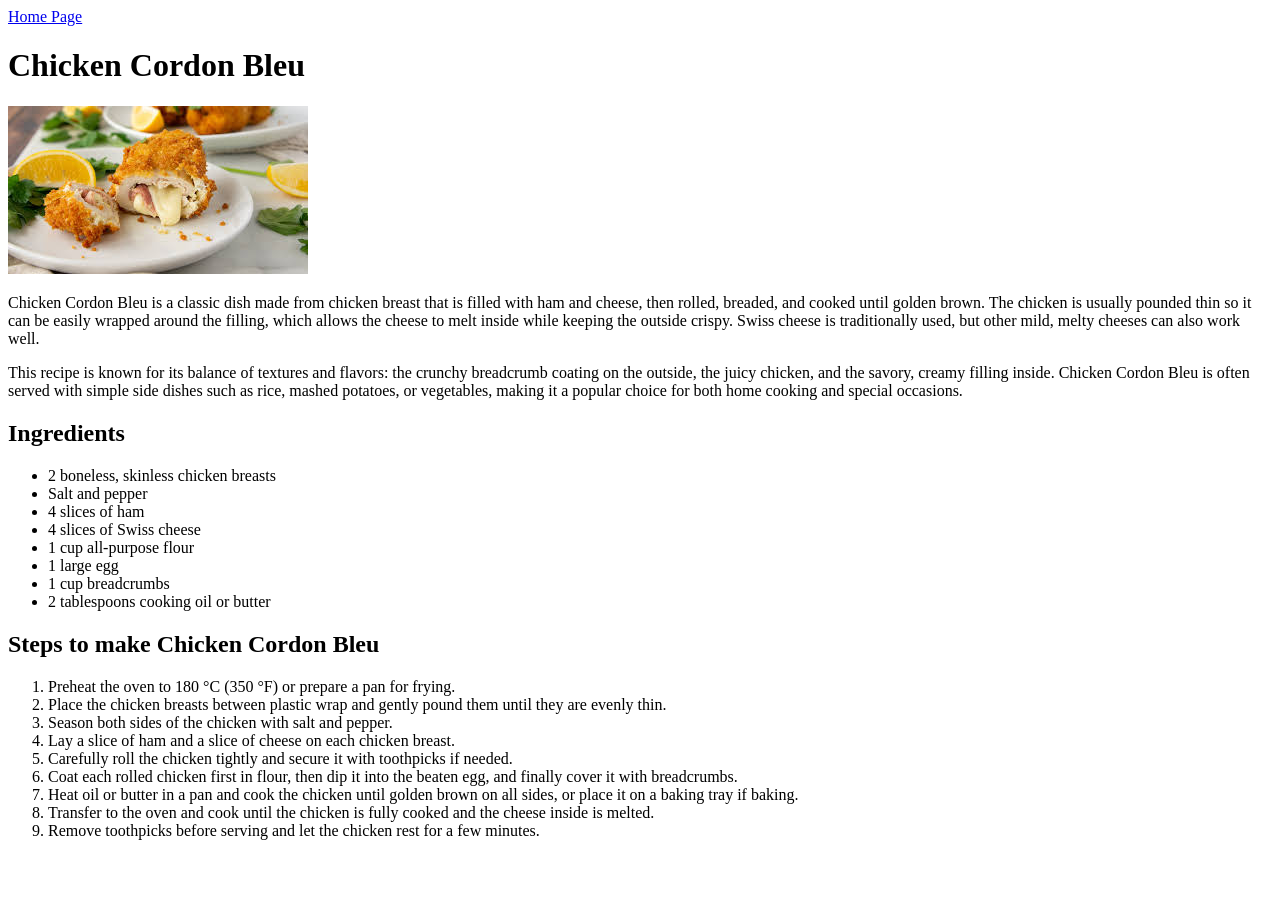
==== recipes/cordonBleu.html @ 3a03cf09 "Added all the file of html To see this all the file in my repository" ====
<!DOCTYPE html>
<html lang="en">
<head>
    <meta charset="UTF-8">
    <meta name="viewport" content="width=device-width, initial-scale=1.0">
    <title>Document</title>
</head>
<body>
    <a href="../index.html">Home Page</a>

    <h1>Chicken Cordon Bleu</h1>

    <img src="../images/chickenCordon.jpeg" alt="The Chiken Cordon Bleu">

    <p>
        Chicken Cordon Bleu is a classic dish made from chicken breast that is filled with ham and cheese, then rolled, breaded, and cooked until golden brown. The chicken is usually pounded thin so it can be easily wrapped around the filling, which allows the cheese to melt inside while keeping the outside crispy. Swiss cheese is traditionally used, but other mild, melty cheeses can also work well.
    </p>

    <p>
        This recipe is known for its balance of textures and flavors: the crunchy breadcrumb coating on the outside, the juicy chicken, and the savory, creamy filling inside. Chicken Cordon Bleu is often served with simple side dishes such as rice, mashed potatoes, or vegetables, making it a popular choice for both home cooking and special occasions.
    </p>

    <h2>Ingredients</h2>
    <ul>
        <li>2 boneless, skinless chicken breasts</li>
        <li>Salt and pepper</li>
        <li>4 slices of ham</li>
        <li>4 slices of Swiss cheese</li>
        <li>1 cup all-purpose flour</li>
        <li>1 large egg</li>
        <li>1 cup breadcrumbs</li>
        <li>2 tablespoons cooking oil or butter</li>
    </ul>

    <h2>Steps to make Chicken Cordon Bleu</h2>
    <ol>
        <li>Preheat the oven to 180 °C (350 °F) or prepare a pan for frying.</li>
        <li>Place the chicken breasts between plastic wrap and gently pound them until they are evenly thin.</li>
        <li>Season both sides of the chicken with salt and pepper.</li>
        <li>Lay a slice of ham and a slice of cheese on each chicken breast.</li>
        <li>Carefully roll the chicken tightly and secure it with toothpicks if needed.</li>
        <li>Coat each rolled chicken first in flour, then dip it into the beaten egg, and finally cover it with breadcrumbs.</li>
        <li>Heat oil or butter in a pan and cook the chicken until golden brown on all sides, or place it on a baking tray if baking.</li>
        <li>Transfer to the oven and cook until the chicken is fully cooked and the cheese inside is melted.</li>
        <li>Remove toothpicks before serving and let the chicken rest for a few minutes.</li>
    </ol>





</body>
</html>
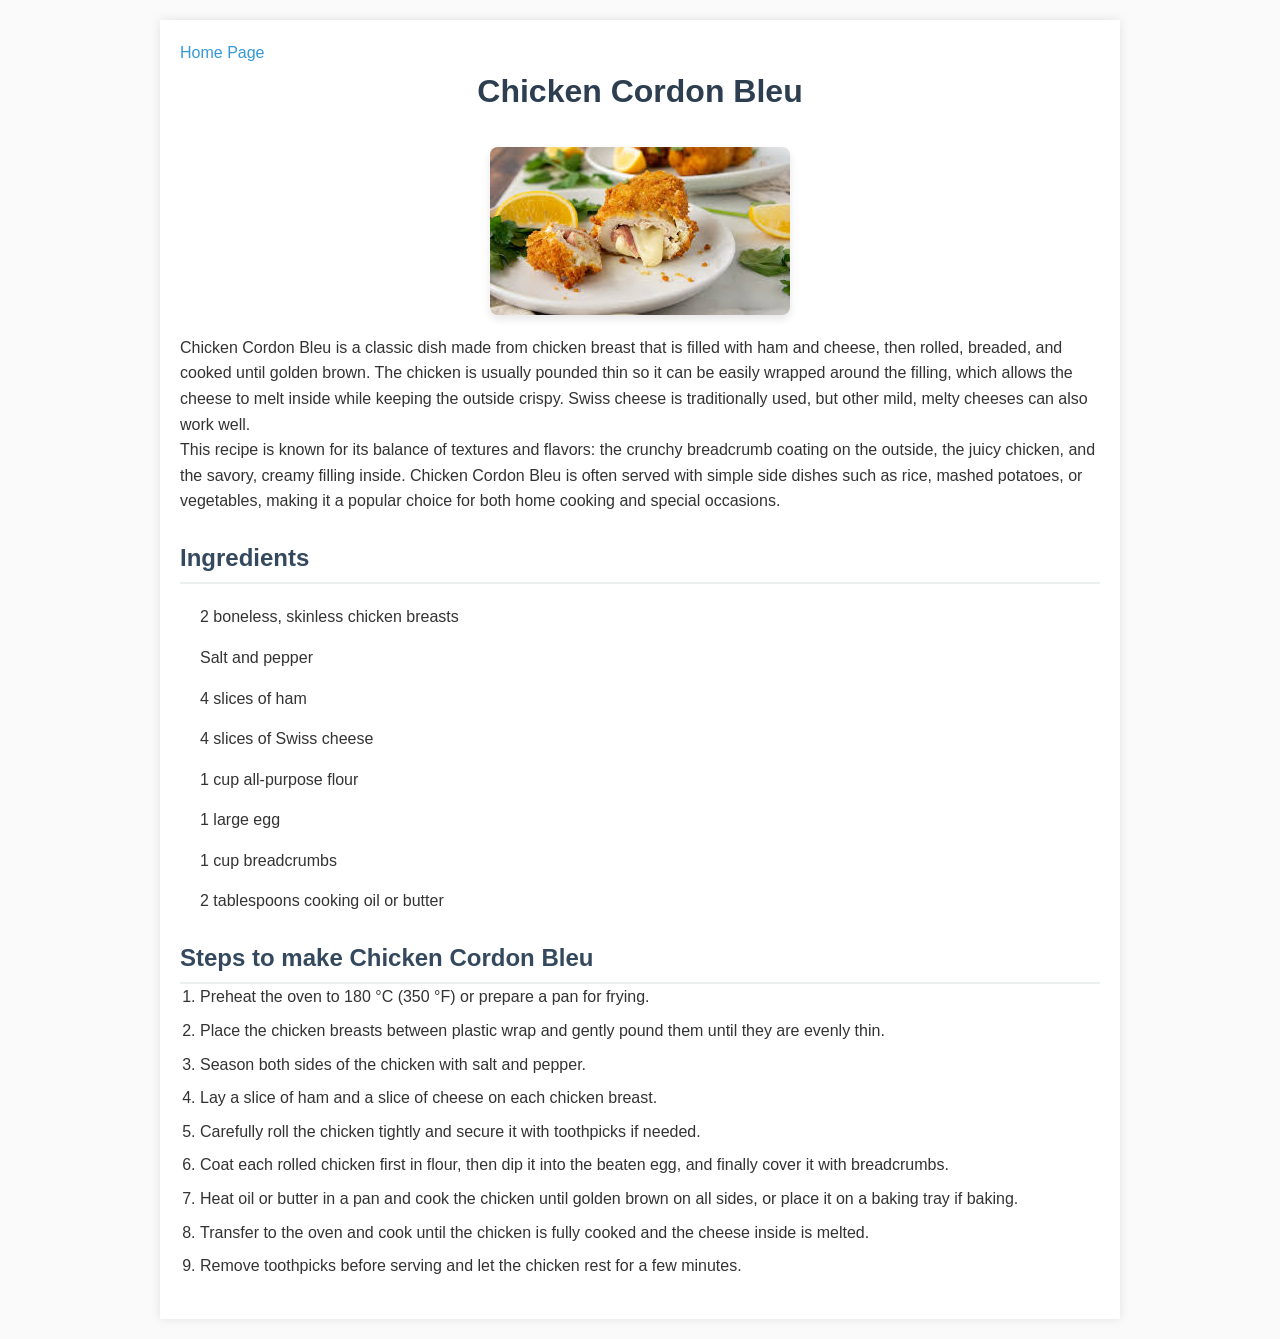
==== commit 8c40323d: "Modernize the home page UI with an intro and card layout. Also modified the UI of all the recipe in " ====
--- a/recipes/cordonBleu.html
+++ b/recipes/cordonBleu.html
@@ -3,51 +3,49 @@
 <head>
     <meta charset="UTF-8">
     <meta name="viewport" content="width=device-width, initial-scale=1.0">
-    <title>Document</title>
+    <title>1st Recipe: Chicken Cordon Bleu</title>
+    <link rel="stylesheet" href="../style.css">
 </head>
 <body>
-    <a href="../index.html">Home Page</a>
+    <div class="container">
+        <a href="../index.html">Home Page</a>
 
-    <h1>Chicken Cordon Bleu</h1>
+        <h1>Chicken Cordon Bleu</h1>
 
-    <img src="../images/chickenCordon.jpeg" alt="The Chiken Cordon Bleu">
+        <img src="../images/chickenCordon.jpeg" alt="The Chiken Cordon Bleu">
 
-    <p>
-        Chicken Cordon Bleu is a classic dish made from chicken breast that is filled with ham and cheese, then rolled, breaded, and cooked until golden brown. The chicken is usually pounded thin so it can be easily wrapped around the filling, which allows the cheese to melt inside while keeping the outside crispy. Swiss cheese is traditionally used, but other mild, melty cheeses can also work well.
-    </p>
+        <p>
+            Chicken Cordon Bleu is a classic dish made from chicken breast that is filled with ham and cheese, then rolled, breaded, and cooked until golden brown. The chicken is usually pounded thin so it can be easily wrapped around the filling, which allows the cheese to melt inside while keeping the outside crispy. Swiss cheese is traditionally used, but other mild, melty cheeses can also work well.
+        </p>
 
-    <p>
-        This recipe is known for its balance of textures and flavors: the crunchy breadcrumb coating on the outside, the juicy chicken, and the savory, creamy filling inside. Chicken Cordon Bleu is often served with simple side dishes such as rice, mashed potatoes, or vegetables, making it a popular choice for both home cooking and special occasions.
-    </p>
+        <p>
+            This recipe is known for its balance of textures and flavors: the crunchy breadcrumb coating on the outside, the juicy chicken, and the savory, creamy filling inside. Chicken Cordon Bleu is often served with simple side dishes such as rice, mashed potatoes, or vegetables, making it a popular choice for both home cooking and special occasions.
+        </p>
 
-    <h2>Ingredients</h2>
-    <ul>
-        <li>2 boneless, skinless chicken breasts</li>
-        <li>Salt and pepper</li>
-        <li>4 slices of ham</li>
-        <li>4 slices of Swiss cheese</li>
-        <li>1 cup all-purpose flour</li>
-        <li>1 large egg</li>
-        <li>1 cup breadcrumbs</li>
-        <li>2 tablespoons cooking oil or butter</li>
-    </ul>
+        <h2>Ingredients</h2>
+        <ul>
+            <li>2 boneless, skinless chicken breasts</li>
+            <li>Salt and pepper</li>
+            <li>4 slices of ham</li>
+            <li>4 slices of Swiss cheese</li>
+            <li>1 cup all-purpose flour</li>
+            <li>1 large egg</li>
+            <li>1 cup breadcrumbs</li>
+            <li>2 tablespoons cooking oil or butter</li>
+        </ul>
 
-    <h2>Steps to make Chicken Cordon Bleu</h2>
-    <ol>
-        <li>Preheat the oven to 180 °C (350 °F) or prepare a pan for frying.</li>
-        <li>Place the chicken breasts between plastic wrap and gently pound them until they are evenly thin.</li>
-        <li>Season both sides of the chicken with salt and pepper.</li>
-        <li>Lay a slice of ham and a slice of cheese on each chicken breast.</li>
-        <li>Carefully roll the chicken tightly and secure it with toothpicks if needed.</li>
-        <li>Coat each rolled chicken first in flour, then dip it into the beaten egg, and finally cover it with breadcrumbs.</li>
-        <li>Heat oil or butter in a pan and cook the chicken until golden brown on all sides, or place it on a baking tray if baking.</li>
-        <li>Transfer to the oven and cook until the chicken is fully cooked and the cheese inside is melted.</li>
-        <li>Remove toothpicks before serving and let the chicken rest for a few minutes.</li>
-    </ol>
-
-
-
-
-
+        <h2>Steps to make Chicken Cordon Bleu</h2>
+        <ol>
+            <li>Preheat the oven to 180 °C (350 °F) or prepare a pan for frying.</li>
+            <li>Place the chicken breasts between plastic wrap and gently pound them until they are evenly thin.</li>
+            <li>Season both sides of the chicken with salt and pepper.</li>
+            <li>Lay a slice of ham and a slice of cheese on each chicken breast.</li>
+            <li>Carefully roll the chicken tightly and secure it with toothpicks if needed.</li>
+            <li>Coat each rolled chicken first in flour, then dip it into the beaten egg, and finally cover it with breadcrumbs.</li>
+            <li>Heat oil or butter in a pan and cook the chicken until golden brown on all sides, or place it on a baking tray if baking.</li>
+            <li>Transfer to the oven and cook until the chicken is fully cooked and the cheese inside is melted.</li>
+            <li>Remove toothpicks before serving and let the chicken rest for a few minutes.</li>
+        </ol>
+    </div>
 </body>
 </html>
--- a/style.css
+++ b/style.css
@@ -0,0 +1,146 @@
+/* Reset and base styles */
+* {
+    margin: 0;
+    padding: 0;
+    box-sizing: border-box;
+}
+
+body {
+    font-family: 'Segoe UI', Tahoma, Geneva, Verdana, sans-serif;
+    line-height: 1.6;
+    color: #333;
+    background-color: #fafafa;
+    padding: 20px;
+}
+
+.container {
+    max-width: 960px;
+    margin: 0 auto;
+    background: white;
+    padding: 20px;
+    box-shadow: 0 0 10px rgba(0,0,0,0.1);
+}
+
+/* Header styles */
+h1 {
+    text-align: center;
+    color: #2c3e50;
+    margin-bottom: 30px;
+}
+
+h2 {
+    color: #34495e;
+    margin-top: 25px;
+    border-bottom: 2px solid #ecf0f1;
+    padding-bottom: 5px;
+}
+
+/* Navigation links */
+a {
+    color: #3498db;
+    text-decoration: none;
+}
+
+a:hover {
+    text-decoration: underline;
+}
+
+/* Home page specific styles */
+ul {
+    list-style: none;
+    margin: 20px 0;
+}
+
+ul li {
+    margin: 15px 0;
+}
+
+ul li a {
+    display: block;
+    padding: 12px;
+    background: #ecf0f1;
+    border-radius: 5px;
+    transition: background 0.3s;
+}
+
+ul li a:hover {
+    background: #d5dbdb;
+}
+
+/* Intro paragraph */
+.intro {
+    font-size: 1.1rem;
+    color: #555;
+    margin-bottom: 25px;
+    text-align: center;
+}
+
+/* Card layout for recipes */
+.recipe-grid {
+    display: grid;
+    gap: 20px;
+    grid-template-columns: repeat(auto-fit, minmax(250px, 1fr));
+    margin-top: 20px;
+}
+
+.recipe-card {
+    background: #fff;
+    border: 1px solid #e0e0e0;
+    border-radius: 8px;
+    overflow: hidden;
+    box-shadow: 0 2px 6px rgba(0,0,0,0.1);
+    transition: transform 0.2s, box-shadow 0.2s;
+}
+
+.recipe-card:hover {
+    transform: translateY(-4px);
+    box-shadow: 0 4px 12px rgba(0,0,0,0.15);
+}
+
+.recipe-card img {
+    width: 100%;
+    height: 150px;
+    object-fit: cover;
+}
+
+.recipe-card h3 {
+    margin: 12px;
+    font-size: 1.1rem;
+    color: #2c3e50;
+    text-align: center;
+}
+
+/* Image styles (used in recipe pages) */
+img {
+    max-width: 100%;
+    height: auto;
+    display: block;
+    margin: 20px auto;
+    border-radius: 8px;
+    box-shadow: 0 4px 8px rgba(0,0,0,0.1);
+}
+
+/* Ingredients and steps */
+ul, ol {
+    margin-left: 20px;
+    margin-bottom: 20px;
+}
+
+ul li, ol li {
+    margin-bottom: 8px;
+}
+
+/* Responsive design */
+@media (max-width: 600px) {
+    .container {
+        padding: 10px;
+    }
+
+    h1 {
+        font-size: 1.8em;
+    }
+
+    h2 {
+        font-size: 1.5em;
+    }
+}
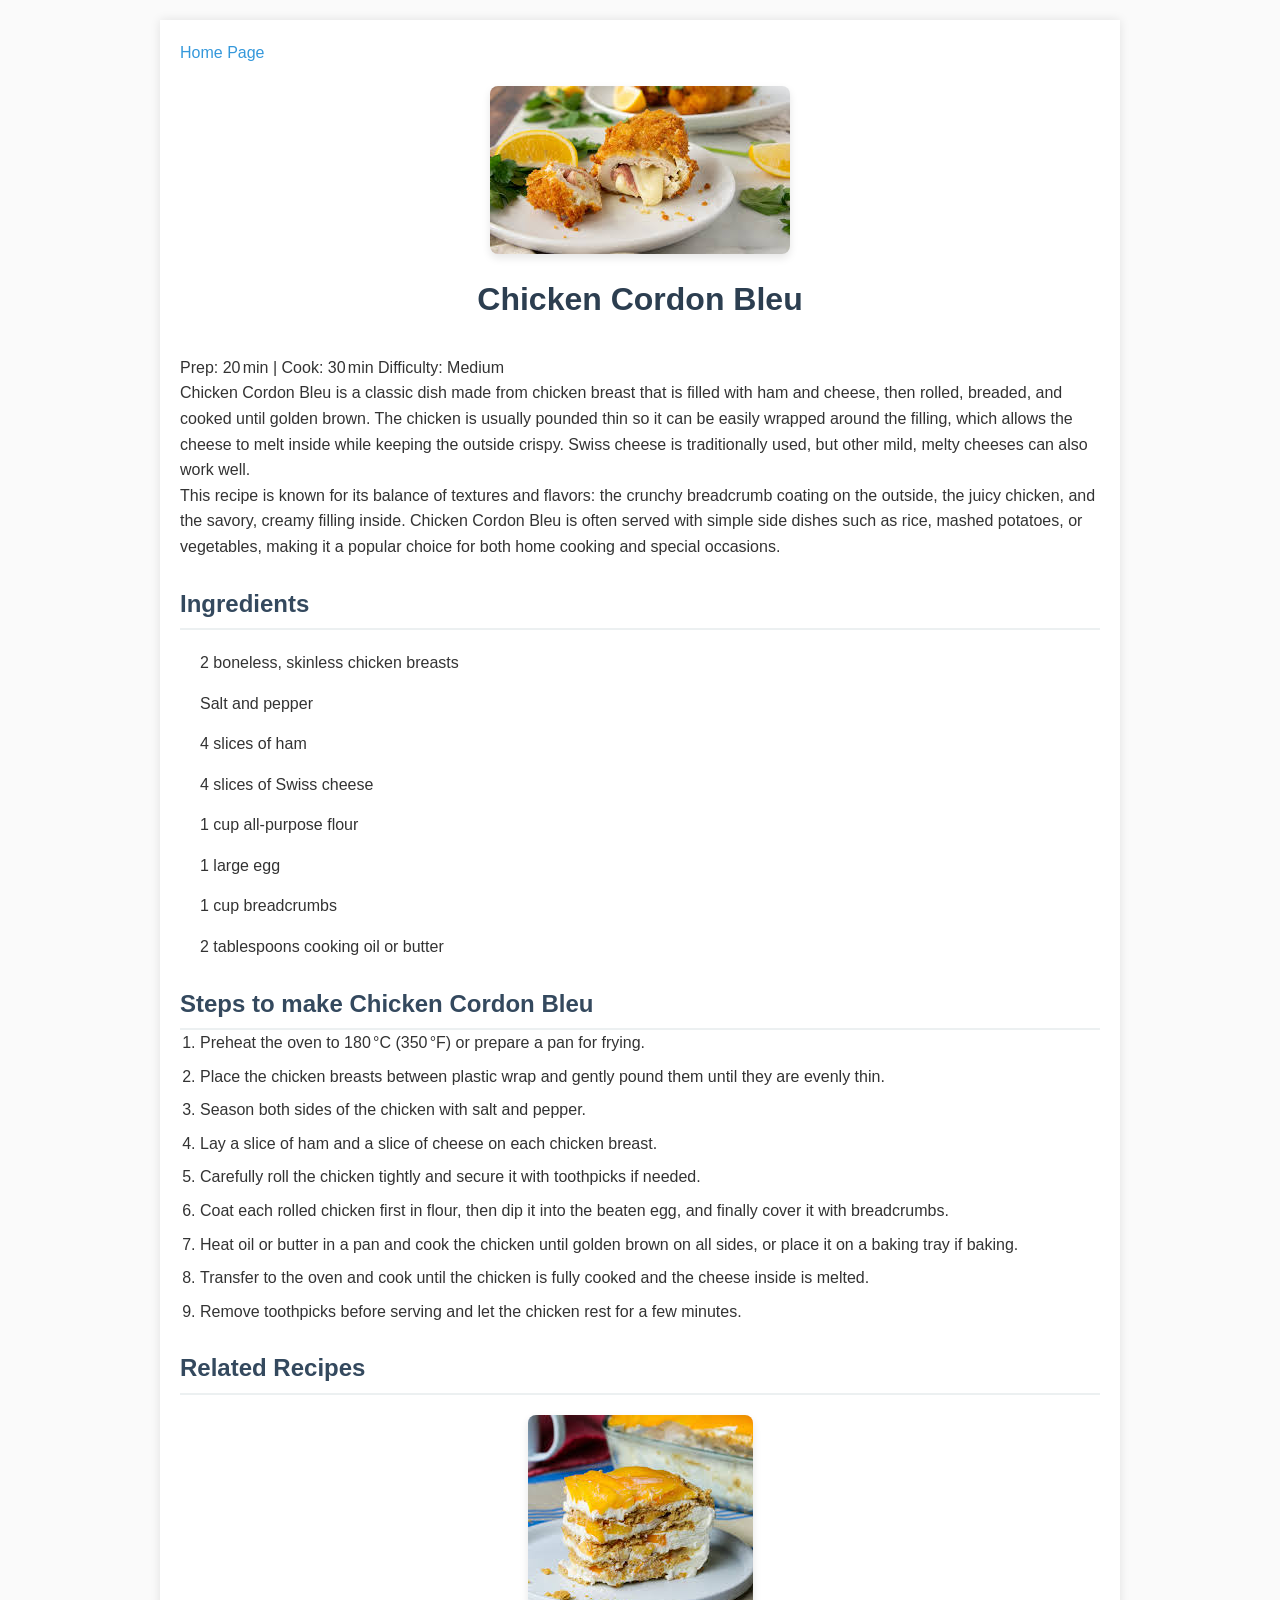
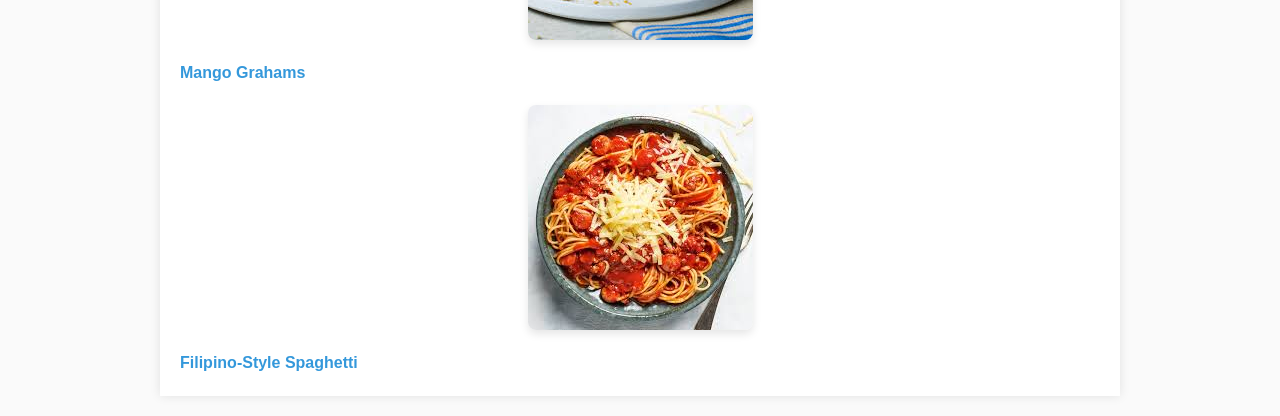
==== commit 59349c9c: "Added Description in each recipe page and added related recipe for interaction" ====
--- a/recipes/cordonBleu.html
+++ b/recipes/cordonBleu.html
@@ -3,49 +3,71 @@
 <head>
     <meta charset="UTF-8">
     <meta name="viewport" content="width=device-width, initial-scale=1.0">
-    <title>1st Recipe: Chicken Cordon Bleu</title>
+    <title>Chicken Cordon Bleu</title>
     <link rel="stylesheet" href="../style.css">
 </head>
 <body>
     <div class="container">
         <a href="../index.html">Home Page</a>
-
+        <!-- Hero Image -->
+        <section class="hero">
+            <img src="../images/chickenCordon.jpeg" alt="Chicken Cordon Bleu" class="hero-img">
+        </section>
         <h1>Chicken Cordon Bleu</h1>
-
-        <img src="../images/chickenCordon.jpeg" alt="The Chiken Cordon Bleu">
-
+        <!-- Badges -->
+        <div class="badges">
+            <span class="badge time">Prep: 20 min | Cook: 30 min</span>
+            <span class="badge difficulty">Difficulty: Medium</span>
+        </div>
         <p>
             Chicken Cordon Bleu is a classic dish made from chicken breast that is filled with ham and cheese, then rolled, breaded, and cooked until golden brown. The chicken is usually pounded thin so it can be easily wrapped around the filling, which allows the cheese to melt inside while keeping the outside crispy. Swiss cheese is traditionally used, but other mild, melty cheeses can also work well.
         </p>
-
         <p>
             This recipe is known for its balance of textures and flavors: the crunchy breadcrumb coating on the outside, the juicy chicken, and the savory, creamy filling inside. Chicken Cordon Bleu is often served with simple side dishes such as rice, mashed potatoes, or vegetables, making it a popular choice for both home cooking and special occasions.
         </p>
-
-        <h2>Ingredients</h2>
-        <ul>
-            <li>2 boneless, skinless chicken breasts</li>
-            <li>Salt and pepper</li>
-            <li>4 slices of ham</li>
-            <li>4 slices of Swiss cheese</li>
-            <li>1 cup all-purpose flour</li>
-            <li>1 large egg</li>
-            <li>1 cup breadcrumbs</li>
-            <li>2 tablespoons cooking oil or butter</li>
-        </ul>
-
-        <h2>Steps to make Chicken Cordon Bleu</h2>
-        <ol>
-            <li>Preheat the oven to 180 °C (350 °F) or prepare a pan for frying.</li>
-            <li>Place the chicken breasts between plastic wrap and gently pound them until they are evenly thin.</li>
-            <li>Season both sides of the chicken with salt and pepper.</li>
-            <li>Lay a slice of ham and a slice of cheese on each chicken breast.</li>
-            <li>Carefully roll the chicken tightly and secure it with toothpicks if needed.</li>
-            <li>Coat each rolled chicken first in flour, then dip it into the beaten egg, and finally cover it with breadcrumbs.</li>
-            <li>Heat oil or butter in a pan and cook the chicken until golden brown on all sides, or place it on a baking tray if baking.</li>
-            <li>Transfer to the oven and cook until the chicken is fully cooked and the cheese inside is melted.</li>
-            <li>Remove toothpicks before serving and let the chicken rest for a few minutes.</li>
-        </ol>
+        <section class="details">
+            <h2>Ingredients</h2>
+            <ul>
+                <li>2 boneless, skinless chicken breasts</li>
+                <li>Salt and pepper</li>
+                <li>4 slices of ham</li>
+                <li>4 slices of Swiss cheese</li>
+                <li>1 cup all-purpose flour</li>
+                <li>1 large egg</li>
+                <li>1 cup breadcrumbs</li>
+                <li>2 tablespoons cooking oil or butter</li>
+            </ul>
+            <h2>Steps to make Chicken Cordon Bleu</h2>
+            <ol>
+                <li>Preheat the oven to 180 °C (350 °F) or prepare a pan for frying.</li>
+                <li>Place the chicken breasts between plastic wrap and gently pound them until they are evenly thin.</li>
+                <li>Season both sides of the chicken with salt and pepper.</li>
+                <li>Lay a slice of ham and a slice of cheese on each chicken breast.</li>
+                <li>Carefully roll the chicken tightly and secure it with toothpicks if needed.</li>
+                <li>Coat each rolled chicken first in flour, then dip it into the beaten egg, and finally cover it with breadcrumbs.</li>
+                <li>Heat oil or butter in a pan and cook the chicken until golden brown on all sides, or place it on a baking tray if baking.</li>
+                <li>Transfer to the oven and cook until the chicken is fully cooked and the cheese inside is melted.</li>
+                <li>Remove toothpicks before serving and let the chicken rest for a few minutes.</li>
+            </ol>
+        </section>
+        <!-- Related Recipes -->
+        <section class="related-recipes">
+            <h2>Related Recipes</h2>
+            <div class="related-grid">
+                <div class="related-card">
+                    <a href="./MangoGraham.html">
+                        <img src="../images/mango.jpeg" alt="Mango Grahams">
+                        <h4>Mango Grahams</h4>
+                    </a>
+                </div>
+                <div class="related-card">
+                    <a href="./Spaghetti.html">
+                        <img src="../images/spag.jpeg" alt="Filipino‑Style Spaghetti">
+                        <h4>Filipino‑Style Spaghetti</h4>
+                    </a>
+                </div>
+            </div>
+        </section>
     </div>
 </body>
 </html>
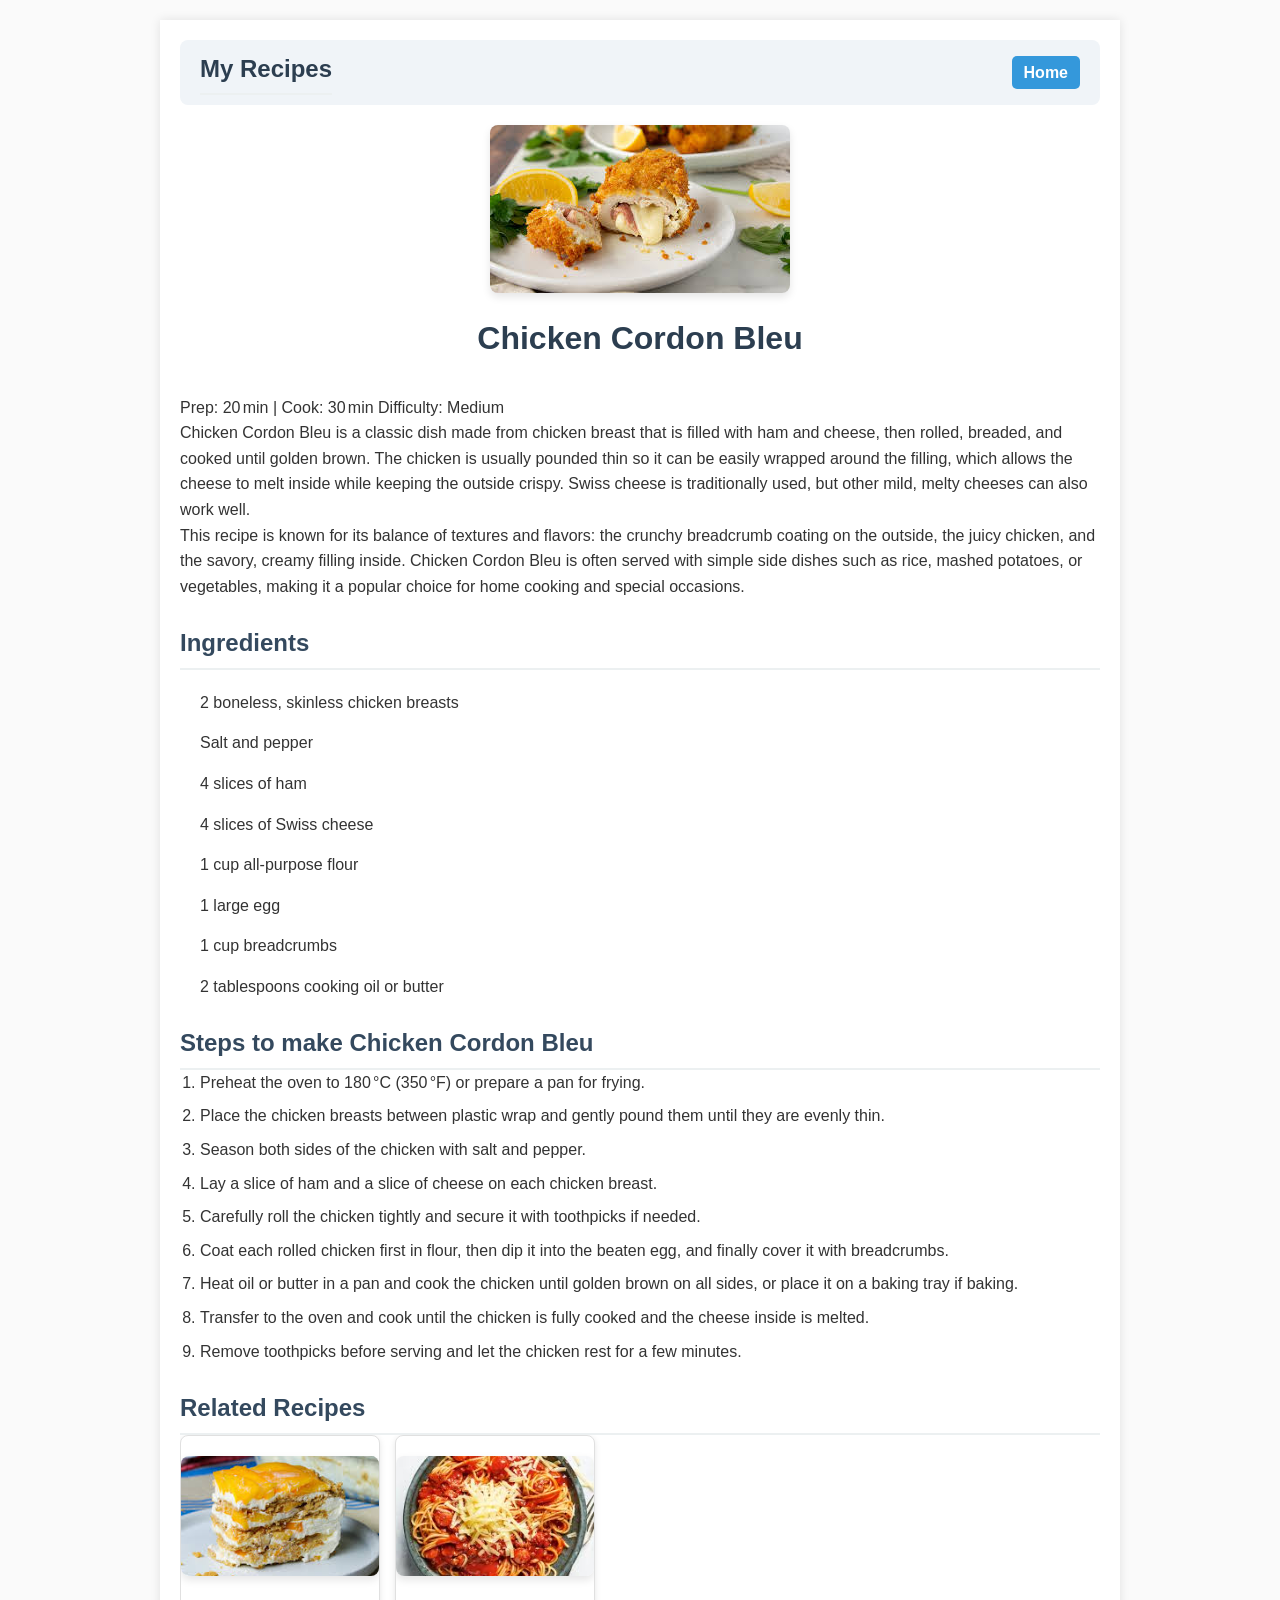
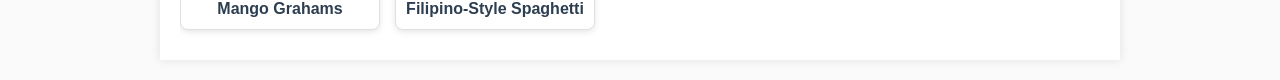
==== commit b2f13b1b: "Added Header and card layout in the recipe pages" ====
--- a/recipes/cordonBleu.html
+++ b/recipes/cordonBleu.html
@@ -8,7 +8,13 @@
 </head>
 <body>
     <div class="container">
-        <a href="../index.html">Home Page</a>
+        <!-- Header -->
+        <header class="recipe-header">
+            <h2 class="site-title">My Recipes</h2>
+            <nav>
+                <a href="../index.html" class="nav-home">Home</a>
+            </nav>
+        </header>
         <!-- Hero Image -->
         <section class="hero">
             <img src="../images/chickenCordon.jpeg" alt="Chicken Cordon Bleu" class="hero-img">
@@ -23,7 +29,7 @@
             Chicken Cordon Bleu is a classic dish made from chicken breast that is filled with ham and cheese, then rolled, breaded, and cooked until golden brown. The chicken is usually pounded thin so it can be easily wrapped around the filling, which allows the cheese to melt inside while keeping the outside crispy. Swiss cheese is traditionally used, but other mild, melty cheeses can also work well.
         </p>
         <p>
-            This recipe is known for its balance of textures and flavors: the crunchy breadcrumb coating on the outside, the juicy chicken, and the savory, creamy filling inside. Chicken Cordon Bleu is often served with simple side dishes such as rice, mashed potatoes, or vegetables, making it a popular choice for both home cooking and special occasions.
+            This recipe is known for its balance of textures and flavors: the crunchy breadcrumb coating on the outside, the juicy chicken, and the savory, creamy filling inside. Chicken Cordon Bleu is often served with simple side dishes such as rice, mashed potatoes, or vegetables, making it a popular choice for home cooking and special occasions.
         </p>
         <section class="details">
             <h2>Ingredients</h2>
--- a/style.css
+++ b/style.css
@@ -35,6 +35,73 @@
     padding-bottom: 5px;
 }
 
+/* Recipe page header */
+.recipe-header {
+    display: flex;
+    justify-content: space-between;
+    align-items: center;
+    background: #f0f4f8;
+    padding: 10px 20px;
+    border-radius: 8px;
+    margin-bottom: 20px;
+}
+
+.recipe-header .site-title {
+    margin: 0;
+    font-size: 1.5rem;
+    color: #2c3e50;
+}
+
+.recipe-header nav a {
+    background: #3498db;
+    color: white;
+    padding: 8px 12px;
+    border-radius: 5px;
+    text-decoration: none;
+    font-weight: bold;
+    transition: background 0.3s;
+}
+
+.recipe-header nav a:hover {
+    background: #2980b9;
+}
+
+/* Related recipes - single line card layout */
+.related-grid {
+    display: flex;
+    gap: 15px;
+    overflow-x: auto;
+    padding-bottom: 10px;
+}
+
+.related-card {
+    flex: 0 0 200px;
+    background: #fff;
+    border: 1px solid #e0e0e0;
+    border-radius: 8px;
+    overflow: hidden;
+    box-shadow: 0 2px 6px rgba(0,0,0,0.1);
+    transition: transform 0.2s, box-shadow 0.2s;
+}
+
+.related-card:hover {
+    transform: translateY(-4px);
+    box-shadow: 0 4px 12px rgba(0,0,0,0.15);
+}
+
+.related-card img {
+    width: 100%;
+    height: 120px;
+    object-fit: cover;
+}
+
+.related-card h4 {
+    margin: 8px;
+    text-align: center;
+    font-size: 1rem;
+    color: #2c3e50;
+}
+
 /* Navigation links */
 a {
     color: #3498db;
